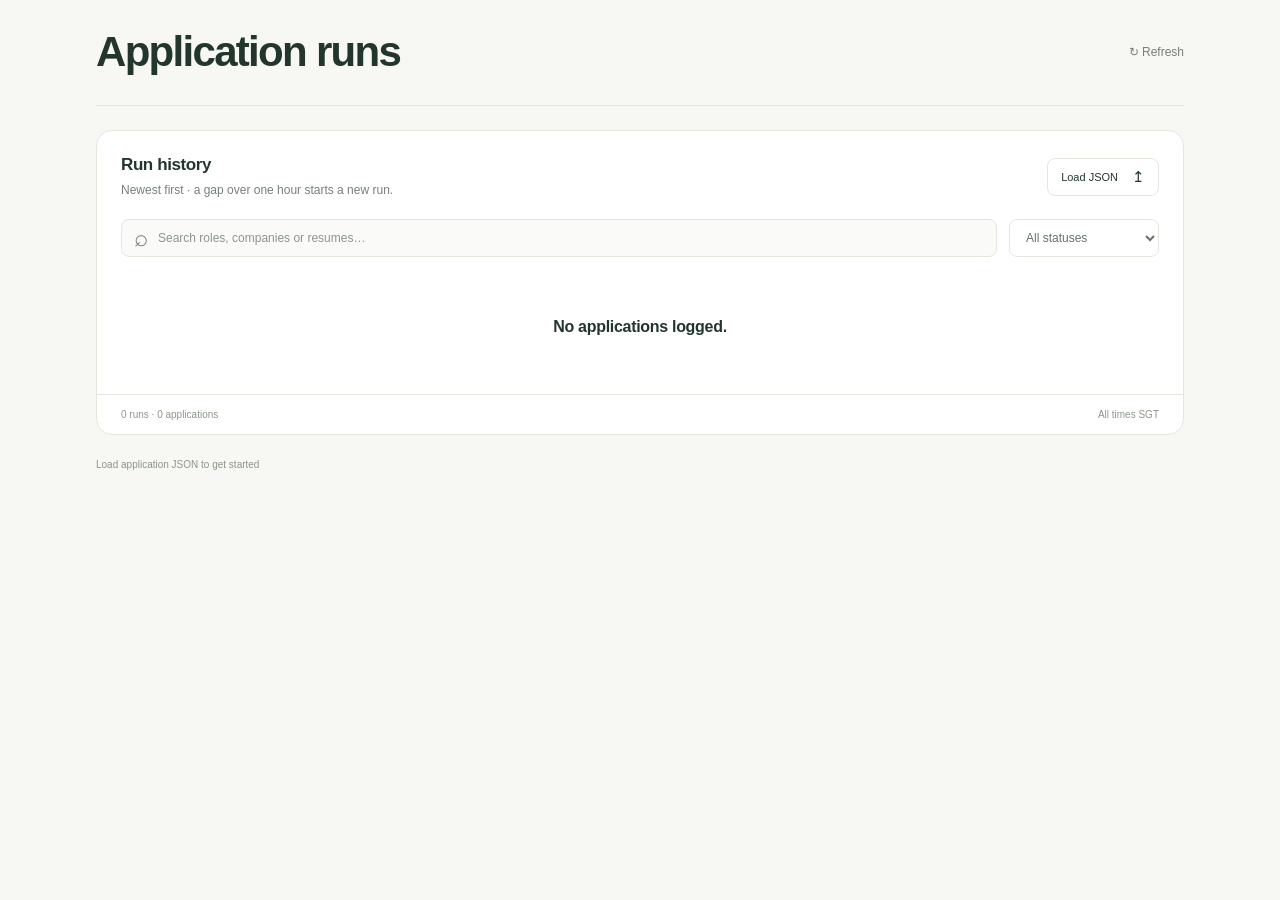
==== dashboard/index.html @ f9e905f6 "feat(core): add workspace CLI, run-log dashboard and tests Publish the generic bookkeeping core: cap" ====
<!doctype html>
<html lang="en">
<head>
  <meta charset="utf-8">
  <meta name="viewport" content="width=device-width, initial-scale=1">
  <title>Application run log</title>
  <link rel="stylesheet" href="style.css">
  <script defer src="data.js"></script>
  <script defer src="runs.js"></script>
  <script defer src="app.js"></script>
</head>
<body>
  <main class="journal">
    <header class="topbar">
      <h1>Application runs</h1>
      <button id="refresh" class="quiet-button" type="button">↻ Refresh</button>
    </header>

    <section class="applications" aria-labelledby="activity-title">
      <div class="section-heading"><div><h2 id="activity-title">Run history</h2><p id="activity-subtitle">Newest first · a gap over one hour starts a new run.</p></div><label class="import-button" tabindex="0">Load JSON <span aria-hidden="true">↥</span><input id="import" type="file" accept=".json,application/json" multiple class="sr-only"></label></div>
      <div class="filters"><label class="search"><span aria-hidden="true">⌕</span><input id="search" type="search" placeholder="Search roles, companies or resumes…" aria-label="Search applications"></label><label class="sr-only" for="status">Filter by status</label><select id="status"><option value="">All statuses</option><option value="submitted">Applied</option><option value="ready">Ready</option><option value="awaiting_answer">Needs an answer</option><option value="submission_uncertain">Check submission</option><option value="interview">Interview</option><option value="rejected">Rejected</option><option value="preparing">Preparing</option><option value="discovered">Found</option><option value="failed">Failed</option><option value="skipped">Skipped</option><option value="withdrawn">Withdrawn</option></select></div>
      <p id="error" class="error" role="alert" hidden></p>
      <div id="runs" class="run-log"></div>
      <div id="empty" class="empty" role="status"><h3 id="empty-title">No applications logged.</h3></div>
      <div class="table-footer"><span id="result-count" aria-live="polite">0 runs · 0 applications</span><span>All times SGT</span></div>
    </section>
    <footer class="footer"><span id="updated">Waiting for application data</span></footer>
  </main>

  <dialog id="details"><div class="dialog-header"><span class="eyebrow">APPLICATION DETAILS</span><button id="close-details" class="icon-button" aria-label="Close details">×</button></div><h2 id="detail-title"></h2><p id="detail-company"></p><div id="detail-meta" class="detail-meta"></div><div id="detail-links" class="detail-links"></div><section><h3>Saved job description</h3><p id="detail-description" class="description"></p></section><section id="detail-notes-section"><h3>Notes</h3><p id="detail-notes" class="description"></p></section><section><h3>Activity log</h3><ul id="detail-events" class="event-list"></ul></section></dialog>
</body>
</html>
---- dashboard/style.css ----
:root{color-scheme:light;--paper:#f7f8f4;--ink:#23362d;--muted:#758077;--line:#e3e8df;--green:#446e53;--radius:16px;font-family:Inter,-apple-system,BlinkMacSystemFont,"Segoe UI",sans-serif;color:var(--ink);background:var(--paper);font-size:14px}
*{box-sizing:border-box}body{margin:0}button,input,select{font:inherit}button{cursor:pointer}a{color:inherit}button:focus-visible,a:focus-visible,input:focus-visible,select:focus-visible,label[tabindex]:focus-visible{outline:3px solid #72985b;outline-offset:4px}.journal{max-width:1180px;margin:auto;padding:0 46px 28px}.topbar{display:flex;align-items:center;justify-content:space-between;gap:16px;padding:28px 0;border-bottom:1px solid var(--line)}.brand{display:flex;align-items:center;gap:12px;text-decoration:none;font-size:15px;font-weight:650;letter-spacing:-.25px}.brand-mark{display:grid;place-items:center;background:var(--ink);color:#e7f2c8;border-radius:12px;width:40px;height:40px;font-family:Georgia,serif;font-size:30px;line-height:1;padding-bottom:6px}.brand-small{display:block;font-size:9px;font-weight:500;letter-spacing:1.6px;color:var(--muted);margin-top:5px}.top-actions{display:flex;align-items:center;gap:18px}.local-badge{display:flex;align-items:center;gap:7px;font-size:11px;color:var(--green)}.local-badge span{height:6px;width:6px;background:#698355;border-radius:50%}.quiet-button{background:none;border:0;color:var(--muted);padding:8px 0;font-size:12px}.intro{padding:42px 0 30px}.eyebrow{font-size:10px;font-weight:650;letter-spacing:1.75px;color:var(--green);margin:0 0 12px}h1{font-size:clamp(30px,4vw,42px);letter-spacing:-1.7px;font-weight:560;line-height:1.16;margin:0}.accent-dot{color:#86a059}.intro-copy{margin:13px 0 0;color:var(--muted);font-size:13px}.applications{margin-top:24px;background:#fff;border:1px solid var(--line);border-radius:var(--radius);overflow:hidden}.section-heading{display:flex;align-items:center;justify-content:space-between;gap:14px;padding:24px 24px 19px}h2{font-size:17px;font-weight:600;letter-spacing:-.4px;margin:0}.section-heading p{font-size:12px;color:var(--muted);margin:6px 0 0;line-height:1.6}.import-button{display:flex;align-items:center;gap:14px;border:1px solid var(--line);padding:9px 13px;border-radius:8px;font-size:11px;white-space:nowrap;cursor:pointer}.import-button:hover{background:var(--paper)}.import-button span{font-size:15px}.filters{display:flex;gap:12px;padding:0 24px 22px}.search{display:flex;align-items:center;gap:10px;background:#fafbf8;border:1px solid var(--line);border-radius:8px;padding:0 12px;flex:1;min-width:0;color:var(--muted)}.search>span{font-size:24px;line-height:1}.search input{width:100%;border:0;background:transparent;padding:11px 0;font-size:12px;min-width:0;color:var(--ink)}.search input::placeholder{color:#8c958d}.filters select{border:1px solid var(--line);border-radius:8px;background:#fff;color:#667369;padding:0 12px;font-size:12px;width:150px}.run-log{padding:0 25px 0 31px}.run{border-left:1px solid #dce5d5;padding:0 0 30px 22px}.run-header{position:relative;display:flex;align-items:center;justify-content:space-between;gap:16px;background:#f5f8ef;border:1px solid #e5ebdf;border-radius:9px;padding:14px 16px;margin-bottom:3px}.run-header:before{content:"";position:absolute;left:-28px;top:22px;border:3px solid #fff;width:9px;height:9px;border-radius:50%;background:#71915c;box-shadow:0 0 0 1px #dce5d5}.run-title{font:600 12px ui-monospace,SFMono-Regular,Consolas,monospace;letter-spacing:.5px;margin:0;text-transform:uppercase}.run-time{font-size:11px;color:var(--muted);margin:6px 0 0;line-height:1.6}.run-summary{font-size:11px;color:var(--green);white-space:nowrap}.run-entries{list-style:none;padding:0;margin:0}.run-entry{display:grid;grid-template-columns:44px minmax(0,1fr) auto;gap:14px;padding:19px 13px 19px 0;border-bottom:1px solid #eef1eb}.entry-time{font:11px ui-monospace,SFMono-Regular,Consolas,monospace;color:#8c978b;padding-top:4px}.entry-heading{display:flex;align-items:center;flex-wrap:wrap;gap:9px}.role-title{font-size:13px;font-weight:600;line-height:1.5}.company-name{color:var(--muted);font-size:11px;line-height:1.6;margin:6px 0}.entry-meta{display:flex;align-items:baseline;flex-wrap:wrap;gap:5px;font-size:10px;color:#7b887b;line-height:1.7;overflow-wrap:anywhere}.actor,.current-status{margin-left:7px}.actor:before,.current-status:before{content:"· ";color:#a4afa0}.resume-link{color:var(--green);text-underline-offset:3px;overflow-wrap:anywhere}.status-pill{display:inline-flex;align-items:center;gap:5px;white-space:nowrap;padding:3px 6px;border-radius:4px;font:9px ui-monospace,SFMono-Regular,Consolas,monospace;text-transform:uppercase;letter-spacing:.2px;background:#eff1ed;color:#667369}.status-pill:before{content:"";height:4px;width:4px;background:currentColor;border-radius:50%}.status-submitted,.status-ready{background:#eaf2e4;color:#527343}.status-awaiting_answer,.status-submission_uncertain,.status-failed{background:#fcf1dd;color:#a77b2c}.status-interview{background:#e8edf9;color:#5675aa}.row-actions{display:flex;align-items:center;gap:12px;align-self:start;padding-top:1px;white-space:nowrap}.job-link{font-size:11px;color:var(--green);text-decoration:none}.detail-button{font-size:10px;padding:5px 7px;border:1px solid var(--line);border-radius:6px;background:#fff;color:#68766b}.empty{text-align:center;padding:39px 24px 48px}.empty[hidden]{display:none}.empty-icon{width:46px;height:46px;margin:0 auto 15px;display:grid;place-items:center;border:1px solid #d8e2cb;border-radius:12px;background:#f0f5e5;color:#7a9458;font:26px ui-monospace,monospace}.empty h3{font-size:16px;font-weight:550;letter-spacing:-.3px;margin:0 0 10px}.empty p{font-size:12px;line-height:1.8;color:var(--muted);max-width:370px;margin:0 auto}.table-footer{border-top:1px solid var(--line);padding:14px 24px;display:flex;align-items:center;justify-content:space-between;gap:10px;color:#8c9788;font-size:10px}.footer{display:flex;align-items:center;justify-content:space-between;gap:12px;font-size:10px;color:#8a9686;padding-top:22px;line-height:1.6}.error{margin:0 24px 18px;background:#fff0e7;color:#9a4f30;border-radius:8px;padding:12px;font-size:12px}.sr-only{position:absolute;width:1px;height:1px;padding:0;margin:-1px;overflow:hidden;clip:rect(0,0,0,0);white-space:nowrap;border:0}.icon-button{display:inline-grid;place-items:center;width:30px;height:30px;border:1px solid var(--line);background:transparent;border-radius:8px;color:var(--ink);font-size:17px}dialog{width:min(680px,calc(100% - 32px));border:1px solid var(--line);border-radius:18px;padding:27px;color:var(--ink);max-height:85vh}dialog::backdrop{background:#17251d66;backdrop-filter:blur(3px)}.dialog-header{display:flex;justify-content:space-between;align-items:center;margin-bottom:16px}.dialog-header .eyebrow{margin:0}dialog h2{font-size:25px}#detail-company{color:var(--muted);margin:9px 0 20px}.detail-meta{display:flex;flex-wrap:wrap;align-items:center;gap:12px;font-size:12px}.detail-links{display:flex;flex-wrap:wrap;gap:16px;margin:20px 0}.detail-links a{font-size:12px;color:var(--green);text-underline-offset:3px}dialog section{border-top:1px solid var(--line);padding-top:15px;margin-top:22px}dialog h3{font-size:12px;font-weight:650}.description{white-space:pre-wrap;overflow-wrap:anywhere;font-size:12px;line-height:1.8;color:#657266}.event-list{list-style:none;padding:0;margin:0}.event-list li{border-left:2px solid #dce6cd;padding:0 0 16px 15px;margin-left:3px;font-size:12px}.event-list time{display:block;color:var(--muted);font-size:10px;margin-bottom:5px}.event-list p{font-size:11px;color:var(--muted);white-space:pre-wrap;margin:7px 0 0}
@media(max-width:760px){.journal{padding:0 22px 24px}.topbar{padding:21px 0}.intro{padding-top:30px}.local-badge{display:none}.run-entry{grid-template-columns:40px minmax(0,1fr);gap:10px}.row-actions{grid-column:2;padding-top:0}.run-header{align-items:flex-start}.footer{flex-wrap:wrap}}
@media(max-width:480px){.journal{padding:0 16px 22px}.brand-small{font-size:8px;letter-spacing:1px}.intro-copy{font-size:12px;line-height:1.7}.section-heading{padding:19px 16px 15px}.section-heading p{font-size:10px}.import-button{padding:8px;font-size:10px;gap:6px}.filters{padding:0 16px 20px;gap:8px}.search{padding:0 8px;gap:4px}.search input{font-size:11px}.filters select{width:112px;font-size:11px;padding:0 7px}.run-log{padding:0 15px 0 21px}.run{padding-left:15px}.run-header{padding:11px;gap:8px;flex-wrap:wrap}.run-header:before{left:-21px;top:18px}.run-time{font-size:10px}.run-summary{font-size:10px}.run-entry{padding:16px 0;grid-template-columns:36px minmax(0,1fr);gap:8px}.entry-time{font-size:10px}.role-title{font-size:12px}.entry-heading{gap:6px}.entry-meta{font-size:10px}.actor,.current-status{margin-left:0}.table-footer{padding:13px 16px}.empty{padding:32px 20px 38px}}
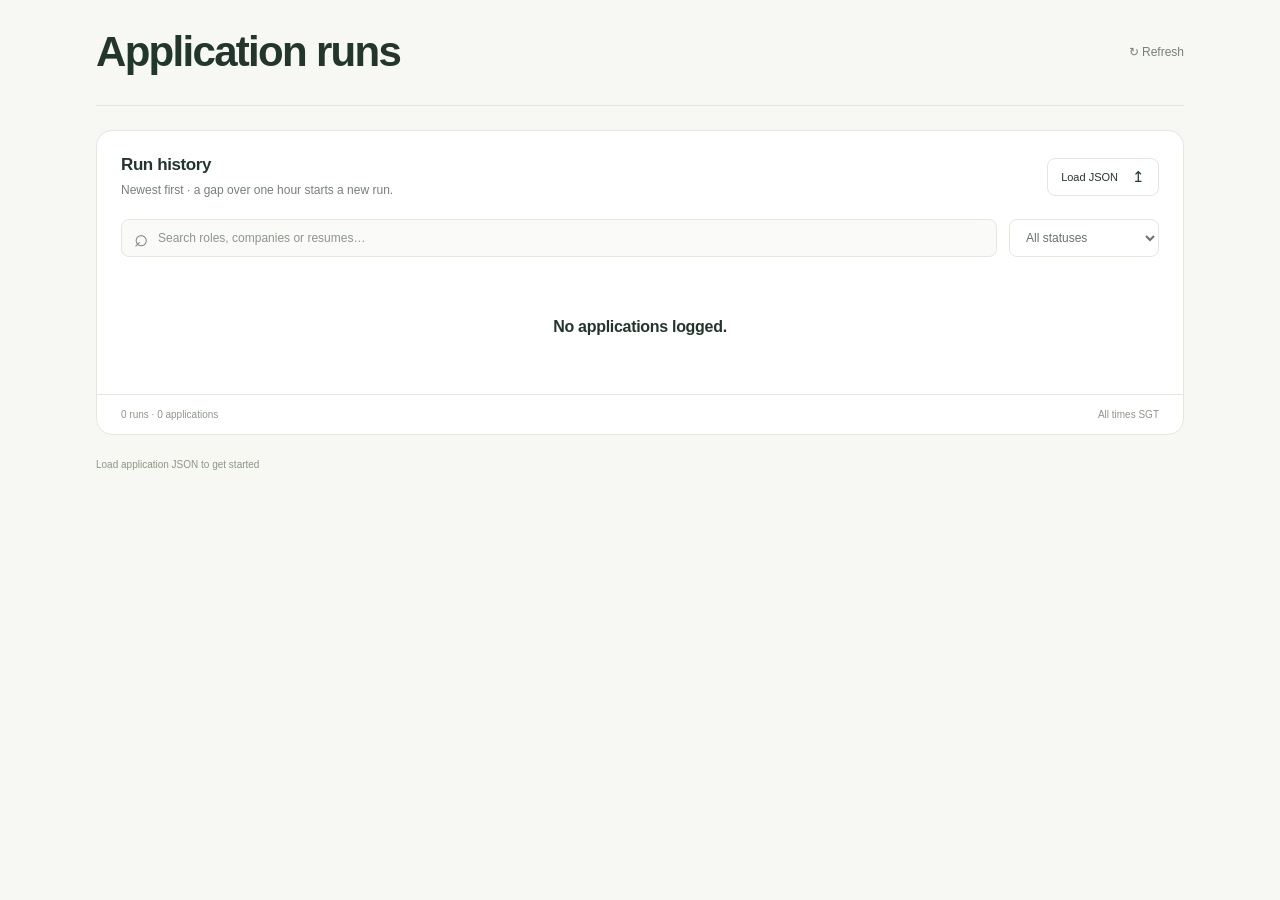
==== commit 7ccec6f8: "fix(dashboard): retain valid records and stable imported runs Keep one malformed import from hiding " ====
--- a/dashboard/index.html
+++ b/dashboard/index.html
@@ -3,7 +3,7 @@
 <head>
   <meta charset="utf-8">
   <meta name="viewport" content="width=device-width, initial-scale=1">
-  <title>Application run log</title>
+  <title>Applications</title>
   <link rel="stylesheet" href="style.css">
   <script defer src="data.js"></script>
   <script defer src="runs.js"></script>
@@ -18,7 +18,7 @@
 
     <section class="applications" aria-labelledby="activity-title">
       <div class="section-heading"><div><h2 id="activity-title">Run history</h2><p id="activity-subtitle">Newest first · a gap over one hour starts a new run.</p></div><label class="import-button" tabindex="0">Load JSON <span aria-hidden="true">↥</span><input id="import" type="file" accept=".json,application/json" multiple class="sr-only"></label></div>
-      <div class="filters"><label class="search"><span aria-hidden="true">⌕</span><input id="search" type="search" placeholder="Search roles, companies or resumes…" aria-label="Search applications"></label><label class="sr-only" for="status">Filter by status</label><select id="status"><option value="">All statuses</option><option value="submitted">Applied</option><option value="ready">Ready</option><option value="awaiting_answer">Needs an answer</option><option value="submission_uncertain">Check submission</option><option value="interview">Interview</option><option value="rejected">Rejected</option><option value="preparing">Preparing</option><option value="discovered">Found</option><option value="failed">Failed</option><option value="skipped">Skipped</option><option value="withdrawn">Withdrawn</option></select></div>
+      <div class="filters"><label class="search"><span aria-hidden="true">⌕</span><input id="search" type="search" placeholder="Search roles, companies or resumes…" aria-label="Search applications"></label><label class="sr-only" for="status">Filter by status</label><select id="status"><option value="">All statuses</option></select></div>
       <p id="error" class="error" role="alert" hidden></p>
       <div id="runs" class="run-log"></div>
       <div id="empty" class="empty" role="status"><h3 id="empty-title">No applications logged.</h3></div>
--- a/dashboard/style.css
+++ b/dashboard/style.css
@@ -1,4 +1,6 @@
 :root{color-scheme:light;--paper:#f7f8f4;--ink:#23362d;--muted:#758077;--line:#e3e8df;--green:#446e53;--radius:16px;font-family:Inter,-apple-system,BlinkMacSystemFont,"Segoe UI",sans-serif;color:var(--ink);background:var(--paper);font-size:14px}
-*{box-sizing:border-box}body{margin:0}button,input,select{font:inherit}button{cursor:pointer}a{color:inherit}button:focus-visible,a:focus-visible,input:focus-visible,select:focus-visible,label[tabindex]:focus-visible{outline:3px solid #72985b;outline-offset:4px}.journal{max-width:1180px;margin:auto;padding:0 46px 28px}.topbar{display:flex;align-items:center;justify-content:space-between;gap:16px;padding:28px 0;border-bottom:1px solid var(--line)}.brand{display:flex;align-items:center;gap:12px;text-decoration:none;font-size:15px;font-weight:650;letter-spacing:-.25px}.brand-mark{display:grid;place-items:center;background:var(--ink);color:#e7f2c8;border-radius:12px;width:40px;height:40px;font-family:Georgia,serif;font-size:30px;line-height:1;padding-bottom:6px}.brand-small{display:block;font-size:9px;font-weight:500;letter-spacing:1.6px;color:var(--muted);margin-top:5px}.top-actions{display:flex;align-items:center;gap:18px}.local-badge{display:flex;align-items:center;gap:7px;font-size:11px;color:var(--green)}.local-badge span{height:6px;width:6px;background:#698355;border-radius:50%}.quiet-button{background:none;border:0;color:var(--muted);padding:8px 0;font-size:12px}.intro{padding:42px 0 30px}.eyebrow{font-size:10px;font-weight:650;letter-spacing:1.75px;color:var(--green);margin:0 0 12px}h1{font-size:clamp(30px,4vw,42px);letter-spacing:-1.7px;font-weight:560;line-height:1.16;margin:0}.accent-dot{color:#86a059}.intro-copy{margin:13px 0 0;color:var(--muted);font-size:13px}.applications{margin-top:24px;background:#fff;border:1px solid var(--line);border-radius:var(--radius);overflow:hidden}.section-heading{display:flex;align-items:center;justify-content:space-between;gap:14px;padding:24px 24px 19px}h2{font-size:17px;font-weight:600;letter-spacing:-.4px;margin:0}.section-heading p{font-size:12px;color:var(--muted);margin:6px 0 0;line-height:1.6}.import-button{display:flex;align-items:center;gap:14px;border:1px solid var(--line);padding:9px 13px;border-radius:8px;font-size:11px;white-space:nowrap;cursor:pointer}.import-button:hover{background:var(--paper)}.import-button span{font-size:15px}.filters{display:flex;gap:12px;padding:0 24px 22px}.search{display:flex;align-items:center;gap:10px;background:#fafbf8;border:1px solid var(--line);border-radius:8px;padding:0 12px;flex:1;min-width:0;color:var(--muted)}.search>span{font-size:24px;line-height:1}.search input{width:100%;border:0;background:transparent;padding:11px 0;font-size:12px;min-width:0;color:var(--ink)}.search input::placeholder{color:#8c958d}.filters select{border:1px solid var(--line);border-radius:8px;background:#fff;color:#667369;padding:0 12px;font-size:12px;width:150px}.run-log{padding:0 25px 0 31px}.run{border-left:1px solid #dce5d5;padding:0 0 30px 22px}.run-header{position:relative;display:flex;align-items:center;justify-content:space-between;gap:16px;background:#f5f8ef;border:1px solid #e5ebdf;border-radius:9px;padding:14px 16px;margin-bottom:3px}.run-header:before{content:"";position:absolute;left:-28px;top:22px;border:3px solid #fff;width:9px;height:9px;border-radius:50%;background:#71915c;box-shadow:0 0 0 1px #dce5d5}.run-title{font:600 12px ui-monospace,SFMono-Regular,Consolas,monospace;letter-spacing:.5px;margin:0;text-transform:uppercase}.run-time{font-size:11px;color:var(--muted);margin:6px 0 0;line-height:1.6}.run-summary{font-size:11px;color:var(--green);white-space:nowrap}.run-entries{list-style:none;padding:0;margin:0}.run-entry{display:grid;grid-template-columns:44px minmax(0,1fr) auto;gap:14px;padding:19px 13px 19px 0;border-bottom:1px solid #eef1eb}.entry-time{font:11px ui-monospace,SFMono-Regular,Consolas,monospace;color:#8c978b;padding-top:4px}.entry-heading{display:flex;align-items:center;flex-wrap:wrap;gap:9px}.role-title{font-size:13px;font-weight:600;line-height:1.5}.company-name{color:var(--muted);font-size:11px;line-height:1.6;margin:6px 0}.entry-meta{display:flex;align-items:baseline;flex-wrap:wrap;gap:5px;font-size:10px;color:#7b887b;line-height:1.7;overflow-wrap:anywhere}.actor,.current-status{margin-left:7px}.actor:before,.current-status:before{content:"· ";color:#a4afa0}.resume-link{color:var(--green);text-underline-offset:3px;overflow-wrap:anywhere}.status-pill{display:inline-flex;align-items:center;gap:5px;white-space:nowrap;padding:3px 6px;border-radius:4px;font:9px ui-monospace,SFMono-Regular,Consolas,monospace;text-transform:uppercase;letter-spacing:.2px;background:#eff1ed;color:#667369}.status-pill:before{content:"";height:4px;width:4px;background:currentColor;border-radius:50%}.status-submitted,.status-ready{background:#eaf2e4;color:#527343}.status-awaiting_answer,.status-submission_uncertain,.status-failed{background:#fcf1dd;color:#a77b2c}.status-interview{background:#e8edf9;color:#5675aa}.row-actions{display:flex;align-items:center;gap:12px;align-self:start;padding-top:1px;white-space:nowrap}.job-link{font-size:11px;color:var(--green);text-decoration:none}.detail-button{font-size:10px;padding:5px 7px;border:1px solid var(--line);border-radius:6px;background:#fff;color:#68766b}.empty{text-align:center;padding:39px 24px 48px}.empty[hidden]{display:none}.empty-icon{width:46px;height:46px;margin:0 auto 15px;display:grid;place-items:center;border:1px solid #d8e2cb;border-radius:12px;background:#f0f5e5;color:#7a9458;font:26px ui-monospace,monospace}.empty h3{font-size:16px;font-weight:550;letter-spacing:-.3px;margin:0 0 10px}.empty p{font-size:12px;line-height:1.8;color:var(--muted);max-width:370px;margin:0 auto}.table-footer{border-top:1px solid var(--line);padding:14px 24px;display:flex;align-items:center;justify-content:space-between;gap:10px;color:#8c9788;font-size:10px}.footer{display:flex;align-items:center;justify-content:space-between;gap:12px;font-size:10px;color:#8a9686;padding-top:22px;line-height:1.6}.error{margin:0 24px 18px;background:#fff0e7;color:#9a4f30;border-radius:8px;padding:12px;font-size:12px}.sr-only{position:absolute;width:1px;height:1px;padding:0;margin:-1px;overflow:hidden;clip:rect(0,0,0,0);white-space:nowrap;border:0}.icon-button{display:inline-grid;place-items:center;width:30px;height:30px;border:1px solid var(--line);background:transparent;border-radius:8px;color:var(--ink);font-size:17px}dialog{width:min(680px,calc(100% - 32px));border:1px solid var(--line);border-radius:18px;padding:27px;color:var(--ink);max-height:85vh}dialog::backdrop{background:#17251d66;backdrop-filter:blur(3px)}.dialog-header{display:flex;justify-content:space-between;align-items:center;margin-bottom:16px}.dialog-header .eyebrow{margin:0}dialog h2{font-size:25px}#detail-company{color:var(--muted);margin:9px 0 20px}.detail-meta{display:flex;flex-wrap:wrap;align-items:center;gap:12px;font-size:12px}.detail-links{display:flex;flex-wrap:wrap;gap:16px;margin:20px 0}.detail-links a{font-size:12px;color:var(--green);text-underline-offset:3px}dialog section{border-top:1px solid var(--line);padding-top:15px;margin-top:22px}dialog h3{font-size:12px;font-weight:650}.description{white-space:pre-wrap;overflow-wrap:anywhere;font-size:12px;line-height:1.8;color:#657266}.event-list{list-style:none;padding:0;margin:0}.event-list li{border-left:2px solid #dce6cd;padding:0 0 16px 15px;margin-left:3px;font-size:12px}.event-list time{display:block;color:var(--muted);font-size:10px;margin-bottom:5px}.event-list p{font-size:11px;color:var(--muted);white-space:pre-wrap;margin:7px 0 0}
-@media(max-width:760px){.journal{padding:0 22px 24px}.topbar{padding:21px 0}.intro{padding-top:30px}.local-badge{display:none}.run-entry{grid-template-columns:40px minmax(0,1fr);gap:10px}.row-actions{grid-column:2;padding-top:0}.run-header{align-items:flex-start}.footer{flex-wrap:wrap}}
-@media(max-width:480px){.journal{padding:0 16px 22px}.brand-small{font-size:8px;letter-spacing:1px}.intro-copy{font-size:12px;line-height:1.7}.section-heading{padding:19px 16px 15px}.section-heading p{font-size:10px}.import-button{padding:8px;font-size:10px;gap:6px}.filters{padding:0 16px 20px;gap:8px}.search{padding:0 8px;gap:4px}.search input{font-size:11px}.filters select{width:112px;font-size:11px;padding:0 7px}.run-log{padding:0 15px 0 21px}.run{padding-left:15px}.run-header{padding:11px;gap:8px;flex-wrap:wrap}.run-header:before{left:-21px;top:18px}.run-time{font-size:10px}.run-summary{font-size:10px}.run-entry{padding:16px 0;grid-template-columns:36px minmax(0,1fr);gap:8px}.entry-time{font-size:10px}.role-title{font-size:12px}.entry-heading{gap:6px}.entry-meta{font-size:10px}.actor,.current-status{margin-left:0}.table-footer{padding:13px 16px}.empty{padding:32px 20px 38px}}
+*{box-sizing:border-box}body{margin:0}button,input,select{font:inherit}button{cursor:pointer}a{color:inherit}button:focus-visible,a:focus-visible,input:focus-visible,select:focus-visible,label[tabindex]:focus-visible{outline:3px solid #72985b;outline-offset:4px}.journal{max-width:1180px;margin:auto;padding:0 46px 28px}.topbar{display:flex;align-items:center;justify-content:space-between;gap:16px;padding:28px 0;border-bottom:1px solid var(--line)}.quiet-button{background:none;border:0;color:var(--muted);padding:8px 0;font-size:12px}.eyebrow{font-size:10px;font-weight:650;letter-spacing:1.75px;color:var(--green);margin:0 0 12px}h1{font-size:clamp(30px,4vw,42px);letter-spacing:-1.7px;font-weight:560;line-height:1.16;margin:0}.applications{margin-top:24px;background:#fff;border:1px solid var(--line);border-radius:var(--radius);overflow:hidden}.section-heading{display:flex;align-items:center;justify-content:space-between;gap:14px;padding:24px 24px 19px}h2{font-size:17px;font-weight:600;letter-spacing:-.4px;margin:0}.section-heading p{font-size:12px;color:var(--muted);margin:6px 0 0;line-height:1.6}.import-button{display:flex;align-items:center;gap:14px;border:1px solid var(--line);padding:9px 13px;border-radius:8px;font-size:11px;white-space:nowrap;cursor:pointer}.import-button:hover{background:var(--paper)}.import-button span{font-size:15px}.filters{display:flex;gap:12px;padding:0 24px 22px}.search{display:flex;align-items:center;gap:10px;background:#fafbf8;border:1px solid var(--line);border-radius:8px;padding:0 12px;flex:1;min-width:0;color:var(--muted)}.search>span{font-size:24px;line-height:1}.search input{width:100%;border:0;background:transparent;padding:11px 0;font-size:12px;min-width:0;color:var(--ink)}.search input::placeholder{color:#8c958d}.filters select{border:1px solid var(--line);border-radius:8px;background:#fff;color:#667369;padding:0 12px;font-size:12px;width:150px}.run-log{padding:0 25px 0 31px}.run{border-left:1px solid #dce5d5;padding:0 0 30px 22px}.run-header{position:relative;display:flex;align-items:center;justify-content:space-between;gap:16px;background:#f5f8ef;border:1px solid #e5ebdf;border-radius:9px;padding:14px 16px;margin-bottom:3px}.run-header:before{content:"";position:absolute;left:-28px;top:22px;border:3px solid #fff;width:9px;height:9px;border-radius:50%;background:#71915c;box-shadow:0 0 0 1px #dce5d5}.run-title{font:600 12px ui-monospace,SFMono-Regular,Consolas,monospace;letter-spacing:.5px;margin:0;text-transform:uppercase}.run-time{font-size:11px;color:var(--muted);margin:6px 0 0;line-height:1.6}.run-summary{font-size:11px;color:var(--green);white-space:nowrap}.run-entries{list-style:none;padding:0;margin:0}.run-entry{display:grid;grid-template-columns:44px minmax(0,1fr) auto;gap:14px;padding:19px 13px 19px 0;border-bottom:1px solid #eef1eb}.entry-time{font:11px ui-monospace,SFMono-Regular,Consolas,monospace;color:#8c978b;padding-top:4px}.entry-heading{display:flex;align-items:center;flex-wrap:wrap;gap:9px}.role-title{font-size:13px;font-weight:600;line-height:1.5}.company-name{color:var(--muted);font-size:11px;line-height:1.6;margin:6px 0}.entry-meta{display:flex;align-items:baseline;flex-wrap:wrap;gap:5px;font-size:10px;color:#7b887b;line-height:1.7;overflow-wrap:anywhere}.actor,.current-status{margin-left:7px}.actor:before,.current-status:before{content:"· ";color:#a4afa0}.resume-link{color:var(--green);text-underline-offset:3px;overflow-wrap:anywhere}.status-pill{display:inline-flex;align-items:center;gap:5px;white-space:nowrap;padding:3px 6px;border-radius:4px;font:9px ui-monospace,SFMono-Regular,Consolas,monospace;text-transform:uppercase;letter-spacing:.2px;background:#eff1ed;color:#667369}.status-pill:before{content:"";height:4px;width:4px;background:currentColor;border-radius:50%}.status-submitted,.status-ready{background:#eaf2e4;color:#527343}.status-awaiting_answer,.status-submission_uncertain,.status-failed{background:#fcf1dd;color:#a77b2c}.status-interview{background:#e8edf9;color:#5675aa}.row-actions{display:flex;align-items:center;gap:12px;align-self:start;padding-top:1px;white-space:nowrap}.job-link{font-size:11px;color:var(--green);text-decoration:none}.detail-button{font-size:10px;padding:5px 7px;border:1px solid var(--line);border-radius:6px;background:#fff;color:#68766b}.empty{text-align:center;padding:39px 24px 48px}.empty[hidden]{display:none}.empty h3{font-size:16px;font-weight:550;letter-spacing:-.3px;margin:0 0 10px}.table-footer{border-top:1px solid var(--line);padding:14px 24px;display:flex;align-items:center;justify-content:space-between;gap:10px;color:#8c9788;font-size:10px}.footer{display:flex;align-items:center;justify-content:space-between;gap:12px;font-size:10px;color:#8a9686;padding-top:22px;line-height:1.6}.error{margin:0 24px 18px;background:#fff0e7;color:#9a4f30;border-radius:8px;padding:12px;font-size:12px}.sr-only{position:absolute;width:1px;height:1px;padding:0;margin:-1px;overflow:hidden;clip:rect(0,0,0,0);white-space:nowrap;border:0}.icon-button{display:inline-grid;place-items:center;width:30px;height:30px;border:1px solid var(--line);background:transparent;border-radius:8px;color:var(--ink);font-size:17px}dialog{width:min(680px,calc(100% - 32px));border:1px solid var(--line);border-radius:18px;padding:27px;color:var(--ink);max-height:85vh}dialog::backdrop{background:#17251d66;backdrop-filter:blur(3px)}.dialog-header{display:flex;justify-content:space-between;align-items:center;margin-bottom:16px}.dialog-header .eyebrow{margin:0}dialog h2{font-size:25px}#detail-company{color:var(--muted);margin:9px 0 20px}.detail-meta{display:flex;flex-wrap:wrap;align-items:center;gap:12px;font-size:12px}.detail-links{display:flex;flex-wrap:wrap;gap:16px;margin:20px 0}.detail-links a{font-size:12px;color:var(--green);text-underline-offset:3px}dialog section{border-top:1px solid var(--line);padding-top:15px;margin-top:22px}dialog h3{font-size:12px;font-weight:650}.description{white-space:pre-wrap;overflow-wrap:anywhere;font-size:12px;line-height:1.8;color:#657266}.event-list{list-style:none;padding:0;margin:0}.event-list li{border-left:2px solid #dce6cd;padding:0 0 16px 15px;margin-left:3px;font-size:12px}.event-list time{display:block;color:var(--muted);font-size:10px;margin-bottom:5px}.event-list p{font-size:11px;color:var(--muted);white-space:pre-wrap;margin:7px 0 0}
+@media(max-width:760px){.journal{padding:0 22px 24px}.topbar{padding:21px 0}.run-entry{grid-template-columns:40px minmax(0,1fr);gap:10px}.row-actions{grid-column:2;padding-top:0}.run-header{align-items:flex-start}.footer{flex-wrap:wrap}}
+@media(max-width:480px){.journal{padding:0 16px 22px}.section-heading{padding:19px 16px 15px}.section-heading p{font-size:10px}.import-button{padding:8px;font-size:10px;gap:6px}.filters{padding:0 16px 20px;gap:8px}.search{padding:0 8px;gap:4px}.search input{font-size:11px}.filters select{width:112px;font-size:11px;padding:0 7px}.run-log{padding:0 15px 0 21px}.run{padding-left:15px}.run-header{padding:11px;gap:8px;flex-wrap:wrap}.run-header:before{left:-21px;top:18px}.run-time{font-size:10px}.run-summary{font-size:10px}.run-entry{padding:16px 0;grid-template-columns:36px minmax(0,1fr);gap:8px}.entry-time{font-size:10px}.role-title{font-size:12px}.entry-heading{gap:6px}.entry-meta{font-size:10px}.actor,.current-status{margin-left:0}.table-footer{padding:13px 16px}.empty{padding:32px 20px 38px}}
+
+@media(max-width:380px){.journal{padding-right:12px;padding-left:12px}.filters{align-items:stretch;flex-direction:column}.filters select{width:100%;min-height:40px}.section-heading{align-items:flex-start;flex-direction:column}.import-button{align-self:flex-start}.run-summary{white-space:normal;text-align:right}}
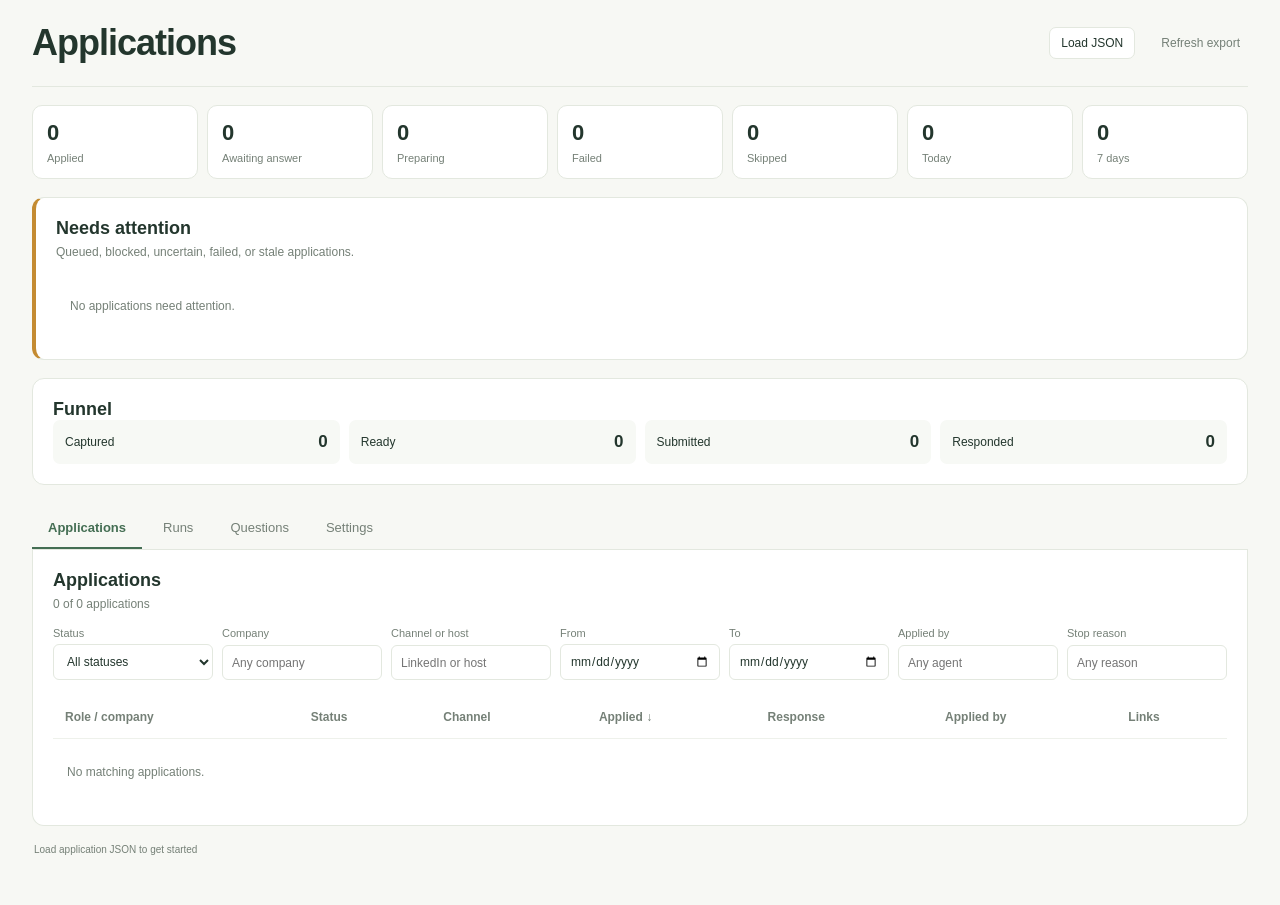
==== commit 8dc6b384: "feat(dashboard): complete answer review and recoverable exports Keep reviewed answers and execution " ====
--- a/dashboard/index.html
+++ b/dashboard/index.html
@@ -7,26 +7,35 @@
   <link rel="stylesheet" href="style.css">
   <script defer src="data.js"></script>
   <script defer src="runs.js"></script>
+  <script defer src="control.js"></script>
   <script defer src="app.js"></script>
 </head>
 <body>
   <main class="journal">
-    <header class="topbar">
-      <h1>Application runs</h1>
-      <button id="refresh" class="quiet-button" type="button">↻ Refresh</button>
-    </header>
-
-    <section class="applications" aria-labelledby="activity-title">
-      <div class="section-heading"><div><h2 id="activity-title">Run history</h2><p id="activity-subtitle">Newest first · a gap over one hour starts a new run.</p></div><label class="import-button" tabindex="0">Load JSON <span aria-hidden="true">↥</span><input id="import" type="file" accept=".json,application/json" multiple class="sr-only"></label></div>
-      <div class="filters"><label class="search"><span aria-hidden="true">⌕</span><input id="search" type="search" placeholder="Search roles, companies or resumes…" aria-label="Search applications"></label><label class="sr-only" for="status">Filter by status</label><select id="status"><option value="">All statuses</option></select></div>
-      <p id="error" class="error" role="alert" hidden></p>
-      <div id="runs" class="run-log"></div>
-      <div id="empty" class="empty" role="status"><h3 id="empty-title">No applications logged.</h3></div>
-      <div class="table-footer"><span id="result-count" aria-live="polite">0 runs · 0 applications</span><span>All times SGT</span></div>
+    <header class="topbar"><h1>Applications</h1><div><label class="import-button" tabindex="0">Load JSON<input id="import" type="file" accept=".json,application/json" multiple class="sr-only"></label><button id="refresh" class="quiet-button" type="button">Refresh export</button></div></header>
+    <p id="error" class="error" role="alert" hidden></p>
+    <section class="stats" id="stats" aria-label="Application counts"></section>
+    <section class="panel attention" aria-labelledby="attention-title"><div class="section-heading"><div><h2 id="attention-title">Needs attention</h2><p>Queued, blocked, uncertain, failed, or stale applications.</p></div></div><div id="attention-items" class="attention-list"></div><p id="attention-empty" class="empty-inline" hidden>No applications need attention.</p></section>
+    <section class="panel funnel-panel" aria-labelledby="funnel-title"><h2 id="funnel-title">Funnel</h2><div id="funnel" class="funnel"></div></section>
+    <nav class="tabs" role="tablist" aria-label="Dashboard views"><button data-tab="applications" role="tab" aria-selected="true">Applications</button><button data-tab="runs" role="tab" aria-selected="false">Runs</button><button data-tab="questions" role="tab" aria-selected="false">Questions</button><button data-tab="settings" role="tab" aria-selected="false">Settings</button></nav>
+    <section class="view panel" data-view="applications" aria-label="Applications">
+      <div class="section-heading"><div><h2>Applications</h2><p id="application-count"></p></div></div>
+      <div class="filters">
+        <label>Status<select id="filter-status"><option value="">All statuses</option></select></label>
+        <label>Company<input id="filter-company" type="search" placeholder="Any company"></label>
+        <label>Channel or host<input id="filter-channel" type="search" placeholder="LinkedIn or host"></label>
+        <label>From<input id="filter-from" type="date"></label><label>To<input id="filter-to" type="date"></label>
+        <label>Applied by<input id="filter-applied_by" type="search" placeholder="Any agent"></label>
+        <label>Stop reason<input id="filter-stop_reason" type="search" placeholder="Any reason"></label>
+      </div>
+      <div class="table-wrap"><table><thead><tr><th data-sort="title" aria-sort="none"><button type="button" class="sort-button">Role / company</button></th><th data-sort="status" aria-sort="none"><button type="button" class="sort-button">Status</button></th><th data-sort="channel" aria-sort="none"><button type="button" class="sort-button">Channel</button></th><th data-sort="submitted_at" aria-sort="none"><button type="button" class="sort-button">Applied</button></th><th data-sort="response" aria-sort="none"><button type="button" class="sort-button">Response</button></th><th data-sort="applied_by" aria-sort="none"><button type="button" class="sort-button">Applied by</button></th><th>Links</th></tr></thead><tbody id="application-rows"></tbody></table></div>
+      <p id="application-empty" class="empty-inline" hidden>No matching applications.</p>
     </section>
-    <footer class="footer"><span id="updated">Waiting for application data</span></footer>
+    <section class="view panel" data-view="runs" hidden><div class="section-heading"><div><h2>Runs</h2><p>Newest first · gaps over one hour start a new run.</p></div><span id="run-count"></span></div><div id="runs" class="run-log"></div><p id="runs-empty" class="empty-inline" hidden>No runs match these filters.</p></section>
+    <section class="view panel" data-view="questions" hidden><div class="section-heading"><div><h2>Questions</h2><p id="question-count">Unresolved questions from prepared applications.</p><p id="answer-bank-version"></p></div></div><div id="questions-list" class="questions-list"></div><div id="pending-changes" class="change-status"></div></section>
+    <section class="view panel" data-view="settings" hidden><div class="section-heading"><div><h2>Settings</h2><p>Current settings are read from the latest export. Edits download a change file.</p></div></div><div id="settings-fields" class="settings-fields"></div><div id="settings-status" class="change-status"></div></section>
+    <footer class="footer"><span id="updated">Waiting for application data</span><span id="result-count"></span></footer>
   </main>
-
-  <dialog id="details"><div class="dialog-header"><span class="eyebrow">APPLICATION DETAILS</span><button id="close-details" class="icon-button" aria-label="Close details">×</button></div><h2 id="detail-title"></h2><p id="detail-company"></p><div id="detail-meta" class="detail-meta"></div><div id="detail-links" class="detail-links"></div><section><h3>Saved job description</h3><p id="detail-description" class="description"></p></section><section id="detail-notes-section"><h3>Notes</h3><p id="detail-notes" class="description"></p></section><section><h3>Activity log</h3><ul id="detail-events" class="event-list"></ul></section></dialog>
+  <dialog id="details"><div class="dialog-header"><span>APPLICATION DETAILS</span><button id="close-details" class="icon-button" aria-label="Close details">×</button></div><h2 id="detail-title"></h2><p id="detail-company"></p><div id="detail-meta" class="detail-meta"></div><div id="detail-links" class="detail-links"></div><section><h3>Saved job description</h3><p id="detail-description" class="description"></p></section><section><h3>Activity log</h3><ul id="detail-events" class="event-list"></ul></section></dialog>
 </body>
 </html>
--- a/dashboard/style.css
+++ b/dashboard/style.css
@@ -1,6 +1,8 @@
-:root{color-scheme:light;--paper:#f7f8f4;--ink:#23362d;--muted:#758077;--line:#e3e8df;--green:#446e53;--radius:16px;font-family:Inter,-apple-system,BlinkMacSystemFont,"Segoe UI",sans-serif;color:var(--ink);background:var(--paper);font-size:14px}
-*{box-sizing:border-box}body{margin:0}button,input,select{font:inherit}button{cursor:pointer}a{color:inherit}button:focus-visible,a:focus-visible,input:focus-visible,select:focus-visible,label[tabindex]:focus-visible{outline:3px solid #72985b;outline-offset:4px}.journal{max-width:1180px;margin:auto;padding:0 46px 28px}.topbar{display:flex;align-items:center;justify-content:space-between;gap:16px;padding:28px 0;border-bottom:1px solid var(--line)}.quiet-button{background:none;border:0;color:var(--muted);padding:8px 0;font-size:12px}.eyebrow{font-size:10px;font-weight:650;letter-spacing:1.75px;color:var(--green);margin:0 0 12px}h1{font-size:clamp(30px,4vw,42px);letter-spacing:-1.7px;font-weight:560;line-height:1.16;margin:0}.applications{margin-top:24px;background:#fff;border:1px solid var(--line);border-radius:var(--radius);overflow:hidden}.section-heading{display:flex;align-items:center;justify-content:space-between;gap:14px;padding:24px 24px 19px}h2{font-size:17px;font-weight:600;letter-spacing:-.4px;margin:0}.section-heading p{font-size:12px;color:var(--muted);margin:6px 0 0;line-height:1.6}.import-button{display:flex;align-items:center;gap:14px;border:1px solid var(--line);padding:9px 13px;border-radius:8px;font-size:11px;white-space:nowrap;cursor:pointer}.import-button:hover{background:var(--paper)}.import-button span{font-size:15px}.filters{display:flex;gap:12px;padding:0 24px 22px}.search{display:flex;align-items:center;gap:10px;background:#fafbf8;border:1px solid var(--line);border-radius:8px;padding:0 12px;flex:1;min-width:0;color:var(--muted)}.search>span{font-size:24px;line-height:1}.search input{width:100%;border:0;background:transparent;padding:11px 0;font-size:12px;min-width:0;color:var(--ink)}.search input::placeholder{color:#8c958d}.filters select{border:1px solid var(--line);border-radius:8px;background:#fff;color:#667369;padding:0 12px;font-size:12px;width:150px}.run-log{padding:0 25px 0 31px}.run{border-left:1px solid #dce5d5;padding:0 0 30px 22px}.run-header{position:relative;display:flex;align-items:center;justify-content:space-between;gap:16px;background:#f5f8ef;border:1px solid #e5ebdf;border-radius:9px;padding:14px 16px;margin-bottom:3px}.run-header:before{content:"";position:absolute;left:-28px;top:22px;border:3px solid #fff;width:9px;height:9px;border-radius:50%;background:#71915c;box-shadow:0 0 0 1px #dce5d5}.run-title{font:600 12px ui-monospace,SFMono-Regular,Consolas,monospace;letter-spacing:.5px;margin:0;text-transform:uppercase}.run-time{font-size:11px;color:var(--muted);margin:6px 0 0;line-height:1.6}.run-summary{font-size:11px;color:var(--green);white-space:nowrap}.run-entries{list-style:none;padding:0;margin:0}.run-entry{display:grid;grid-template-columns:44px minmax(0,1fr) auto;gap:14px;padding:19px 13px 19px 0;border-bottom:1px solid #eef1eb}.entry-time{font:11px ui-monospace,SFMono-Regular,Consolas,monospace;color:#8c978b;padding-top:4px}.entry-heading{display:flex;align-items:center;flex-wrap:wrap;gap:9px}.role-title{font-size:13px;font-weight:600;line-height:1.5}.company-name{color:var(--muted);font-size:11px;line-height:1.6;margin:6px 0}.entry-meta{display:flex;align-items:baseline;flex-wrap:wrap;gap:5px;font-size:10px;color:#7b887b;line-height:1.7;overflow-wrap:anywhere}.actor,.current-status{margin-left:7px}.actor:before,.current-status:before{content:"· ";color:#a4afa0}.resume-link{color:var(--green);text-underline-offset:3px;overflow-wrap:anywhere}.status-pill{display:inline-flex;align-items:center;gap:5px;white-space:nowrap;padding:3px 6px;border-radius:4px;font:9px ui-monospace,SFMono-Regular,Consolas,monospace;text-transform:uppercase;letter-spacing:.2px;background:#eff1ed;color:#667369}.status-pill:before{content:"";height:4px;width:4px;background:currentColor;border-radius:50%}.status-submitted,.status-ready{background:#eaf2e4;color:#527343}.status-awaiting_answer,.status-submission_uncertain,.status-failed{background:#fcf1dd;color:#a77b2c}.status-interview{background:#e8edf9;color:#5675aa}.row-actions{display:flex;align-items:center;gap:12px;align-self:start;padding-top:1px;white-space:nowrap}.job-link{font-size:11px;color:var(--green);text-decoration:none}.detail-button{font-size:10px;padding:5px 7px;border:1px solid var(--line);border-radius:6px;background:#fff;color:#68766b}.empty{text-align:center;padding:39px 24px 48px}.empty[hidden]{display:none}.empty h3{font-size:16px;font-weight:550;letter-spacing:-.3px;margin:0 0 10px}.table-footer{border-top:1px solid var(--line);padding:14px 24px;display:flex;align-items:center;justify-content:space-between;gap:10px;color:#8c9788;font-size:10px}.footer{display:flex;align-items:center;justify-content:space-between;gap:12px;font-size:10px;color:#8a9686;padding-top:22px;line-height:1.6}.error{margin:0 24px 18px;background:#fff0e7;color:#9a4f30;border-radius:8px;padding:12px;font-size:12px}.sr-only{position:absolute;width:1px;height:1px;padding:0;margin:-1px;overflow:hidden;clip:rect(0,0,0,0);white-space:nowrap;border:0}.icon-button{display:inline-grid;place-items:center;width:30px;height:30px;border:1px solid var(--line);background:transparent;border-radius:8px;color:var(--ink);font-size:17px}dialog{width:min(680px,calc(100% - 32px));border:1px solid var(--line);border-radius:18px;padding:27px;color:var(--ink);max-height:85vh}dialog::backdrop{background:#17251d66;backdrop-filter:blur(3px)}.dialog-header{display:flex;justify-content:space-between;align-items:center;margin-bottom:16px}.dialog-header .eyebrow{margin:0}dialog h2{font-size:25px}#detail-company{color:var(--muted);margin:9px 0 20px}.detail-meta{display:flex;flex-wrap:wrap;align-items:center;gap:12px;font-size:12px}.detail-links{display:flex;flex-wrap:wrap;gap:16px;margin:20px 0}.detail-links a{font-size:12px;color:var(--green);text-underline-offset:3px}dialog section{border-top:1px solid var(--line);padding-top:15px;margin-top:22px}dialog h3{font-size:12px;font-weight:650}.description{white-space:pre-wrap;overflow-wrap:anywhere;font-size:12px;line-height:1.8;color:#657266}.event-list{list-style:none;padding:0;margin:0}.event-list li{border-left:2px solid #dce6cd;padding:0 0 16px 15px;margin-left:3px;font-size:12px}.event-list time{display:block;color:var(--muted);font-size:10px;margin-bottom:5px}.event-list p{font-size:11px;color:var(--muted);white-space:pre-wrap;margin:7px 0 0}
-@media(max-width:760px){.journal{padding:0 22px 24px}.topbar{padding:21px 0}.run-entry{grid-template-columns:40px minmax(0,1fr);gap:10px}.row-actions{grid-column:2;padding-top:0}.run-header{align-items:flex-start}.footer{flex-wrap:wrap}}
-@media(max-width:480px){.journal{padding:0 16px 22px}.section-heading{padding:19px 16px 15px}.section-heading p{font-size:10px}.import-button{padding:8px;font-size:10px;gap:6px}.filters{padding:0 16px 20px;gap:8px}.search{padding:0 8px;gap:4px}.search input{font-size:11px}.filters select{width:112px;font-size:11px;padding:0 7px}.run-log{padding:0 15px 0 21px}.run{padding-left:15px}.run-header{padding:11px;gap:8px;flex-wrap:wrap}.run-header:before{left:-21px;top:18px}.run-time{font-size:10px}.run-summary{font-size:10px}.run-entry{padding:16px 0;grid-template-columns:36px minmax(0,1fr);gap:8px}.entry-time{font-size:10px}.role-title{font-size:12px}.entry-heading{gap:6px}.entry-meta{font-size:10px}.actor,.current-status{margin-left:0}.table-footer{padding:13px 16px}.empty{padding:32px 20px 38px}}
+:root{color-scheme:light;--paper:#f7f8f4;--ink:#23362d;--muted:#758077;--line:#e3e8df;--green:#446e53;--radius:12px;font-family:Inter,-apple-system,BlinkMacSystemFont,"Segoe UI",sans-serif;color:var(--ink);background:var(--paper);font-size:14px}*{box-sizing:border-box}body{margin:0}button,input,select,textarea{font:inherit}button{cursor:pointer}a{color:var(--green);text-underline-offset:3px}button:focus-visible,a:focus-visible,input:focus-visible,select:focus-visible,textarea:focus-visible{outline:3px solid #72985b;outline-offset:2px}.journal{max-width:1280px;margin:auto;padding:0 32px 32px}.topbar{display:flex;align-items:center;justify-content:space-between;gap:16px;padding:22px 0;border-bottom:1px solid var(--line)}.topbar>div{display:flex;align-items:center;gap:18px}h1{font-size:clamp(27px,4vw,36px);font-weight:600;letter-spacing:-1px;margin:0}h2{font-size:18px;margin:0}h3{font-size:14px;margin:0 0 8px}.panel{background:#fff;border:1px solid var(--line);border-radius:var(--radius);margin-top:18px;padding:20px}.section-heading{display:flex;align-items:center;justify-content:space-between;gap:14px;margin-bottom:14px}.section-heading p,.section-heading span{font-size:12px;color:var(--muted);margin:6px 0 0}.quiet-button{background:none;border:0;color:var(--muted);padding:8px;font-size:12px}.import-button,.small-button{display:inline-flex;align-items:center;gap:8px;border:1px solid var(--line);padding:8px 11px;border-radius:7px;background:#fff;color:var(--ink);font-size:12px;cursor:pointer}.stats{display:grid;grid-template-columns:repeat(7,minmax(90px,1fr));gap:9px;margin-top:18px}.stat{background:#fff;border:1px solid var(--line);border-radius:10px;padding:14px;display:flex;flex-direction:column;gap:6px}.stat strong{font-size:22px}.stat span{font-size:11px;color:var(--muted)}.attention{border-left:4px solid #c48b32}.attention-list{display:grid;grid-template-columns:repeat(auto-fit,minmax(250px,1fr));gap:10px}.attention-item{border:1px solid var(--line);border-radius:8px;padding:12px;display:grid;gap:8px}.attention-item strong{font-size:13px}.attention-item p{font-size:12px;line-height:1.5;margin:0;color:#5d685f}.inline-links,.detail-links{display:flex;flex-wrap:wrap;gap:12px;font-size:11px}.funnel{display:grid;grid-template-columns:repeat(4,1fr);gap:9px}.funnel-item{display:flex;justify-content:space-between;align-items:center;background:#f7f9f5;border-radius:7px;padding:12px;font-size:12px}.funnel-item strong{font-size:17px}.tabs{display:flex;gap:5px;border-bottom:1px solid var(--line);margin-top:23px}.tabs button{border:0;border-bottom:2px solid transparent;background:none;padding:12px 16px;color:var(--muted);font-size:13px}.tabs button[aria-selected=true]{color:var(--green);border-color:var(--green);font-weight:600}.view.panel{margin-top:0;border-top:0;border-radius:0 0 var(--radius) var(--radius)}.filters{display:grid;grid-template-columns:2fr 2fr 1fr 1fr 1.3fr 1.4fr;gap:9px;margin:16px 0}.filters label,.field{display:grid;gap:5px;color:var(--muted);font-size:11px}.filters input,.filters select,.field input,.field textarea,.field select{width:100%;min-width:0;border:1px solid var(--line);border-radius:6px;background:#fff;padding:9px;color:var(--ink);font-size:12px}.table-wrap{overflow-x:auto}table{border-collapse:collapse;width:100%;min-width:820px;text-align:left}th,td{padding:11px 9px;border-bottom:1px solid #eef1eb;font-size:12px}th{color:var(--muted);font-weight:600;cursor:pointer}th:last-child{cursor:default}td strong,td small{display:block}td small{color:var(--muted);margin-top:4px;font-size:11px}.status-pill{display:inline-flex;padding:4px 7px;border-radius:4px;background:#eff1ed;color:#667369;font:10px ui-monospace,monospace;text-transform:uppercase;white-space:nowrap}.status-submitted,.status-ready{background:#eaf2e4;color:#527343}.status-awaiting_answer,.status-submission_uncertain,.status-failed{background:#fcf1dd;color:#946d29}.empty-inline{color:var(--muted);font-size:12px;padding:14px}.empty-inline[hidden],[hidden]{display:none!important}.run-log{padding:4px 12px}.run{border-left:1px solid #dce5d5;padding:0 0 20px 20px}.run-header{display:flex;justify-content:space-between;gap:12px;background:#f5f8ef;border:1px solid #e5ebdf;border-radius:8px;padding:12px;margin-bottom:4px}.run-title{font-size:12px;text-transform:uppercase}.run-time,.run-summary{font-size:11px;color:var(--muted);margin:5px 0 0}.run-entries{list-style:none;margin:0;padding:0}.run-entry{display:grid;grid-template-columns:44px minmax(0,1fr) auto;gap:12px;padding:13px 5px;border-bottom:1px solid #eef1eb}.entry-time{font:11px ui-monospace,monospace;color:var(--muted)}.entry-heading{display:flex;align-items:center;gap:8px}.role-title{font-weight:600}.company-name,.entry-meta{font-size:11px;color:var(--muted);margin:5px 0}.entry-meta{display:flex;gap:8px;align-items:center}.row-actions{display:flex;align-items:start}.questions-list{display:grid;gap:12px}.question-card{border:1px solid var(--line);border-radius:9px;padding:14px}.question-card>code{font-size:10px;color:var(--muted)}.question-card>p{font-size:12px;color:var(--muted)}.question-jobs{padding-left:18px;font-size:11px}.question-jobs li{margin:7px 0}.question-jobs a{margin-left:10px}.answer-form{display:grid;grid-template-columns:1.5fr 1fr 1fr 1fr auto;gap:9px;align-items:end;margin-top:12px}.field textarea{resize:vertical}.primary-button{background:var(--green);color:white;border:0;border-radius:6px;padding:9px 12px;font-size:12px}.change-status{border-top:1px solid var(--line);margin-top:17px;padding-top:12px;font-size:12px;color:var(--muted)}.change-status p{margin:8px 0}.settings-fields{display:grid;grid-template-columns:repeat(2,minmax(0,1fr));gap:12px}.command{display:block;white-space:pre-wrap;overflow-wrap:anywhere;margin:10px 0;color:var(--ink)}.error{background:#fff0e7;color:#9a4f30;border-radius:7px;padding:12px;font-size:12px}.footer{display:flex;justify-content:space-between;gap:12px;font-size:10px;color:var(--muted);padding:18px 2px}.detail-meta{display:flex;gap:12px;align-items:center;font-size:12px}dialog{width:min(680px,calc(100% - 30px));border:1px solid var(--line);border-radius:14px;padding:24px;color:var(--ink);max-height:85vh}dialog::backdrop{background:#17251d66}.dialog-header{display:flex;justify-content:space-between;align-items:center;margin-bottom:15px}.icon-button{border:1px solid var(--line);background:#fff;border-radius:6px;padding:4px 10px}#detail-company{color:var(--muted)}dialog section{border-top:1px solid var(--line);margin-top:18px;padding-top:12px}.description{white-space:pre-wrap;line-height:1.7;font-size:12px}.event-list{list-style:none;padding:0}.event-list li{margin:10px 0;font-size:12px}.event-list time{display:block;color:var(--muted);font-size:10px}.event-list p{color:var(--muted)}.sr-only{position:absolute;width:1px;height:1px;padding:0;margin:-1px;overflow:hidden;clip:rect(0,0,0,0);white-space:nowrap;border:0}
+@media(max-width:850px){.journal{padding:0 18px 24px}.stats{grid-template-columns:repeat(4,1fr)}.filters{grid-template-columns:repeat(3,1fr)}.answer-form{grid-template-columns:repeat(2,1fr)}.funnel{grid-template-columns:repeat(2,1fr)}}@media(max-width:520px){.journal{padding:0 12px 20px}.stats{grid-template-columns:repeat(2,1fr)}.filters{grid-template-columns:repeat(2,1fr)}.tabs button{padding:10px 9px;font-size:12px}.settings-fields{grid-template-columns:1fr}.answer-form{grid-template-columns:1fr}.run-entry{grid-template-columns:38px minmax(0,1fr)}.row-actions{grid-column:2}.footer{flex-wrap:wrap}}
 
-@media(max-width:380px){.journal{padding-right:12px;padding-left:12px}.filters{align-items:stretch;flex-direction:column}.filters select{width:100%;min-height:40px}.section-heading{align-items:flex-start;flex-direction:column}.import-button{align-self:flex-start}.run-summary{white-space:normal;text-align:right}}
+.sort-button{border:0;background:none;color:inherit;font:inherit;font-weight:inherit;padding:3px;text-align:left}.filters{grid-template-columns:repeat(auto-fit,minmax(130px,1fr))}th[aria-sort=ascending] .sort-button::after{content:" ↑"}th[aria-sort=descending] .sort-button::after{content:" ↓"}
+
+.question-card,.question-jobs,#answer-bank-version{overflow-wrap:anywhere;min-width:0}.question-status{margin-left:10px;color:var(--muted);font-size:12px}[data-invalid=true]{border-color:#9a4f30!important}
+
+.entry-heading,.entry-meta,.run-header{flex-wrap:wrap}.row-actions{gap:8px;flex-wrap:wrap}.row-actions a{font-size:11px}
